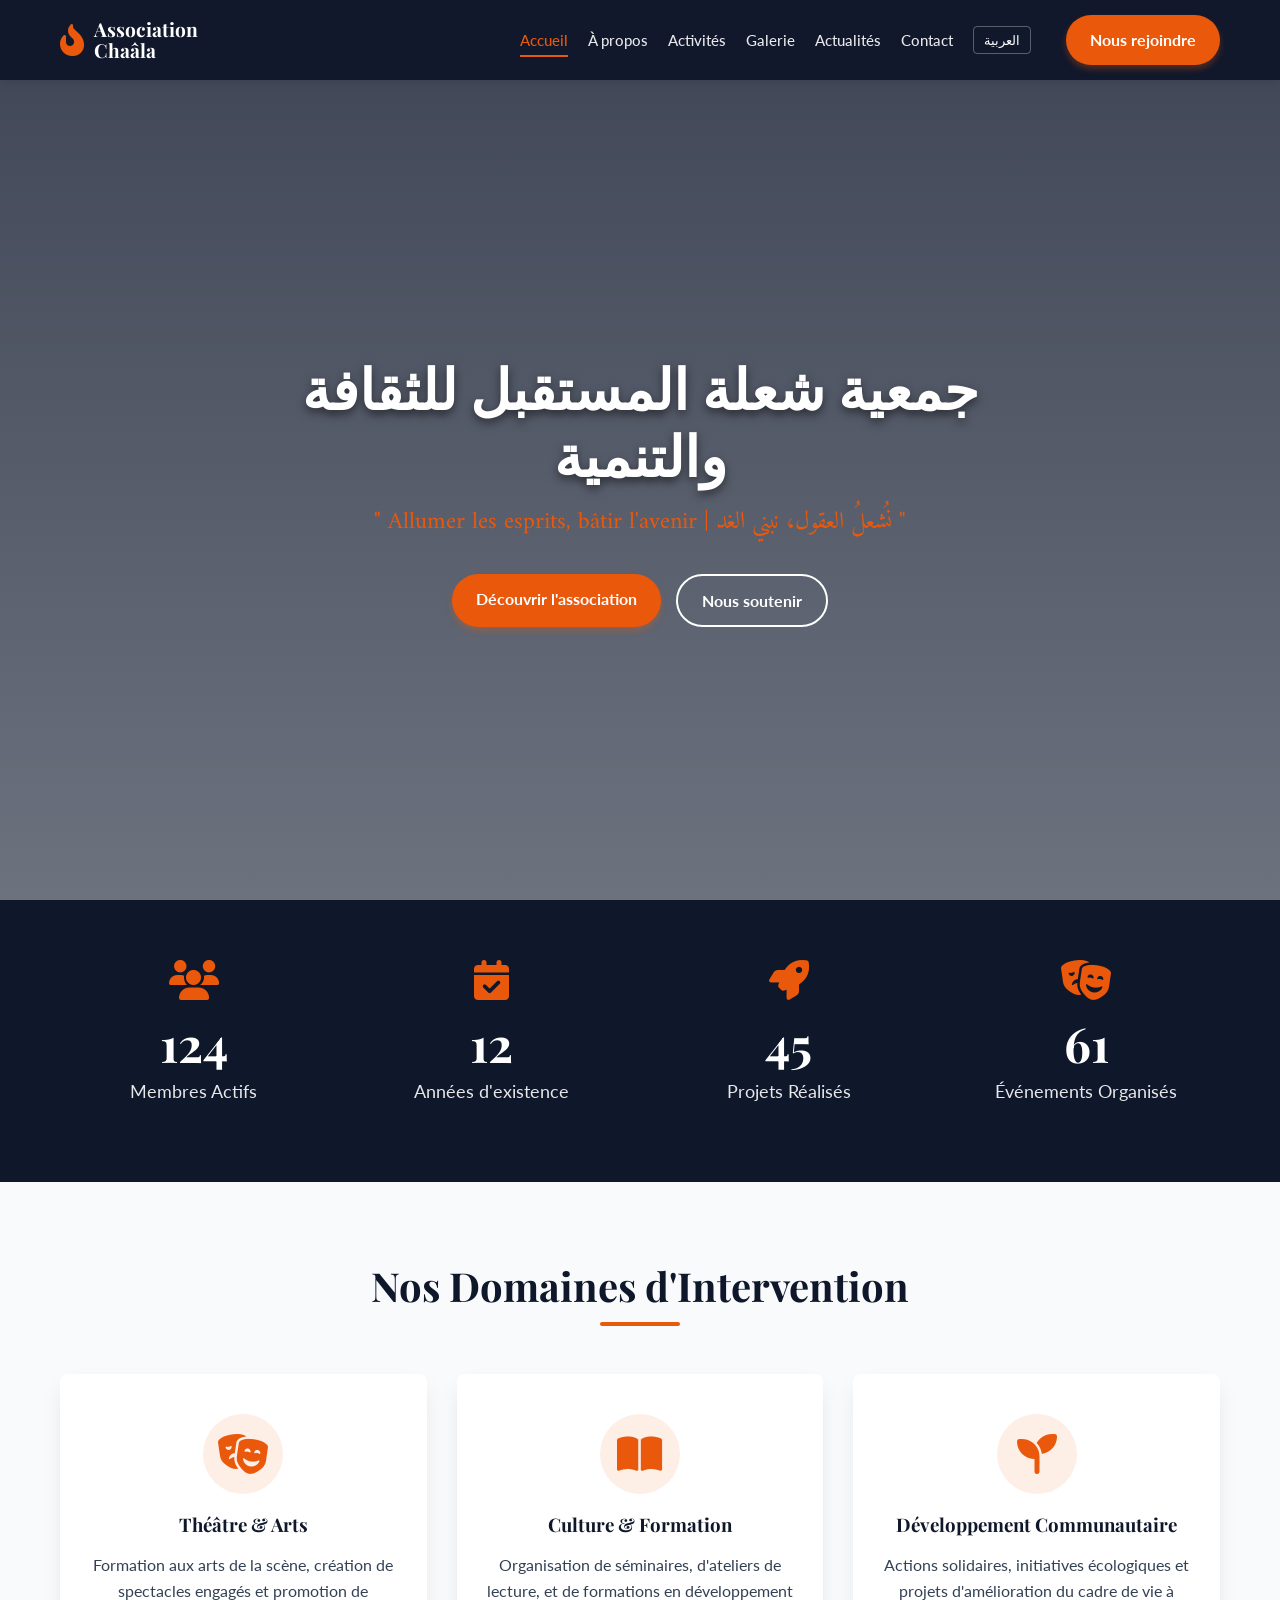
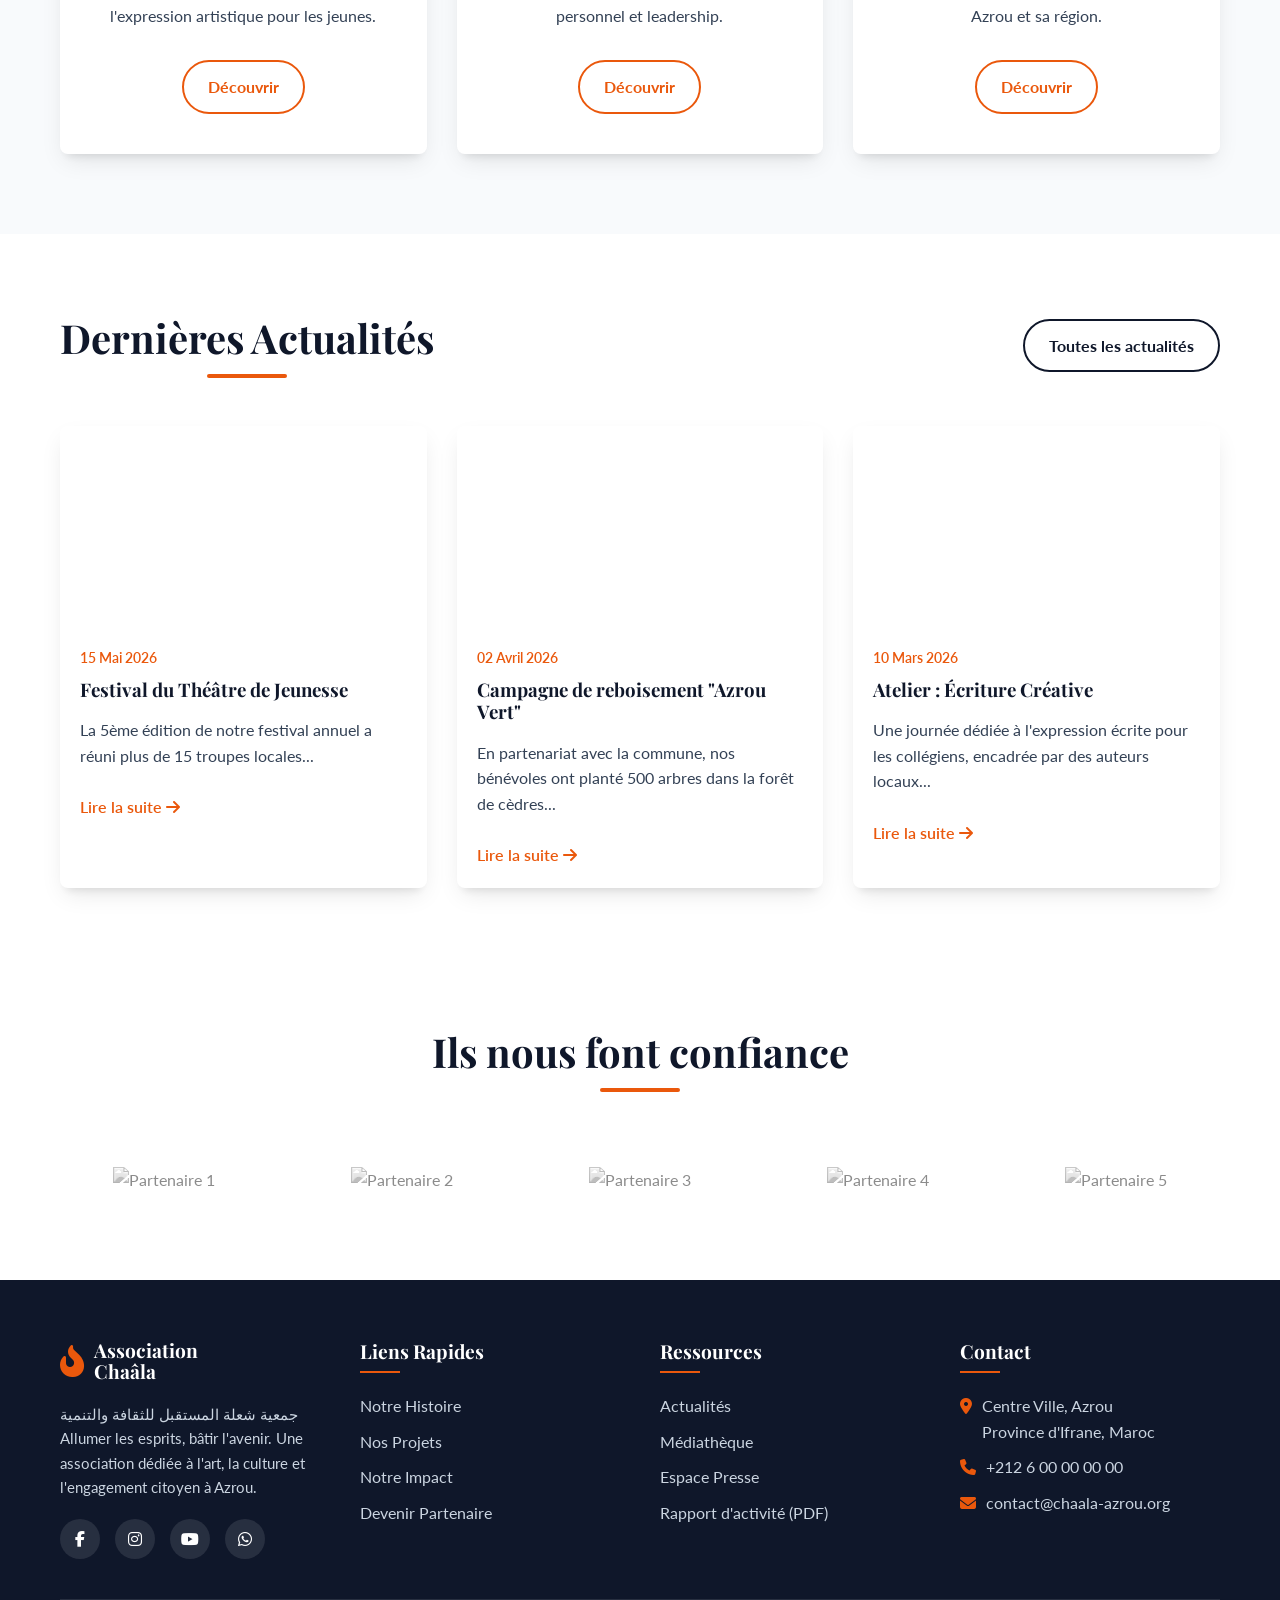
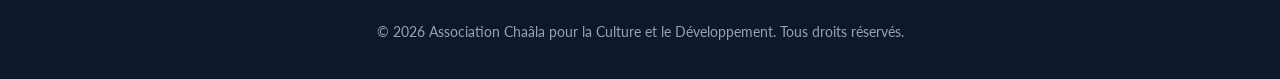
==== index.html @ 46b7f555 "first commit" ====
<!DOCTYPE html>
<html lang="fr" dir="ltr">
<head>
  <meta charset="UTF-8">
  <meta name="viewport" content="width=device-width, initial-scale=1.0">
  <title>Chaâla - الجمعية شعلة المستقبل للثقافة والتنمية</title>
  <meta name="description" content="Association culturelle et de développement basée à Azrou, Maroc. Théâtre, culture, et développement communautaire.">
  
  <!-- Fonts & Icons -->
  <link rel="stylesheet" href="https://cdnjs.cloudflare.com/ajax/libs/font-awesome/6.4.0/css/all.min.css">
  
  <!-- Plugins CSS -->
  <link rel="stylesheet" href="https://unpkg.com/aos@next/dist/aos.css" />
  <link rel="stylesheet" href="https://cdn.jsdelivr.net/npm/swiper@10/swiper-bundle.min.css" />
  
  <!-- Custom CSS -->
  <link rel="stylesheet" href="./css/style.css">
  <style>
    /* Specific Home Styles */
    .hero {
      height: 100vh;
      display: flex;
      align-items: center;
      justify-content: center;
      position: relative;
      background: url('https://images.unsplash.com/photo-1514525253161-7a46d19cd819?q=80&w=1974&auto=format&fit=crop') center/cover no-repeat;
      color: white;
      text-align: center;
      padding-top: 80px;
    }
    .hero::before {
      content: '';
      position: absolute;
      top: 0; left: 0; width: 100%; height: 100%;
      background: linear-gradient(to bottom, rgba(15, 23, 42, 0.8), rgba(15, 23, 42, 0.6));
    }
    .hero-content {
      position: relative;
      z-index: 1;
      max-width: 800px;
    }
    .hero h1 {
      color: white;
      font-size: 3.5rem;
      margin-bottom: 1rem;
      text-shadow: 0 4px 10px rgba(0,0,0,0.5);
    }
    .hero p {
      font-size: 1.5rem;
      margin-bottom: 2rem;
      font-family: var(--font-heading-ar);
      color: var(--color-accent);
    }
    .hero-buttons {
      display: flex;
      gap: 15px;
      justify-content: center;
    }
    
    /* Stats Section */
    .stats-section {
      background-color: var(--color-primary);
      color: white;
      padding: 60px 0;
    }
    .stats-grid {
      display: grid;
      grid-template-columns: repeat(auto-fit, minmax(200px, 1fr));
      gap: 30px;
      text-align: center;
    }
    .stat-card i {
      font-size: 2.5rem;
      color: var(--color-accent);
      margin-bottom: 15px;
    }
    .stat-card h3 {
      color: white;
      font-size: 3rem;
      margin-bottom: 5px;
    }
    .stat-card p {
      font-size: 1.1rem;
      opacity: 0.9;
    }

    /* Pillars */
    .pillars-grid {
      display: grid;
      grid-template-columns: repeat(auto-fit, minmax(300px, 1fr));
      gap: 30px;
    }
    .pillar-card {
      background: white;
      padding: 40px 30px;
      border-radius: var(--border-radius);
      box-shadow: var(--box-shadow);
      text-align: center;
      transition: var(--transition);
      position: relative;
      overflow: hidden;
    }
    .pillar-card::before {
      content: '';
      position: absolute;
      top: 0; left: 0; width: 100%; height: 4px;
      background: var(--color-accent);
      transform: scaleX(0);
      transition: var(--transition);
    }
    .pillar-card:hover {
      transform: translateY(-10px);
    }
    .pillar-card:hover::before {
      transform: scaleX(1);
    }
    .pillar-icon {
      width: 80px; height: 80px;
      background: rgba(234, 88, 12, 0.1);
      color: var(--color-accent);
      border-radius: 50%;
      display: flex; align-items: center; justify-content: center;
      font-size: 2.5rem;
      margin: 0 auto 20px;
    }

    /* News */
    .news-grid {
      display: grid;
      grid-template-columns: repeat(auto-fit, minmax(300px, 1fr));
      gap: 30px;
    }
    .news-card {
      background: white;
      border-radius: var(--border-radius);
      overflow: hidden;
      box-shadow: var(--box-shadow);
    }
    .news-img {
      height: 200px;
      background-size: cover;
      background-position: center;
    }
    .news-content {
      padding: 20px;
    }
    .news-date {
      color: var(--color-accent);
      font-size: 0.9rem;
      font-weight: 600;
      margin-bottom: 10px;
      display: block;
    }

    /* Partners */
    .partners-section {
      background: white;
      padding: 60px 0;
    }
    .partner-logo {
      height: 80px;
      display: flex;
      align-items: center;
      justify-content: center;
      filter: grayscale(100%);
      opacity: 0.6;
      transition: var(--transition);
    }
    .partner-logo:hover {
      filter: grayscale(0%);
      opacity: 1;
    }
    .partner-logo img {
      max-height: 100%;
      max-width: 100%;
    }
  </style>
</head>
<body>

  <!-- Header -->
  <header class="header">
    <div class="container nav-container">
      <div class="logo-container">
        <i class="fa-solid fa-fire-flame-curved logo-icon"></i>
        <div class="logo-text">Association<br>Chaâla</div>
      </div>
      
      <nav class="nav-menu">
        <a href="index.html" class="nav-link active">Accueil</a>
        <a href="about.html" class="nav-link">À propos</a>
        <a href="activities.html" class="nav-link">Activités</a>
        <a href="gallery.html" class="nav-link">Galerie</a>
        <a href="news.html" class="nav-link">Actualités</a>
        <a href="contact.html" class="nav-link">Contact</a>
        <button class="lang-switch">العربية</button>
        <a href="join.html" class="btn btn-primary" style="margin-left: 15px;">Nous rejoindre</a>
      </nav>

      <button class="hamburger">
        <i class="fa-solid fa-bars"></i>
      </button>
    </div>
  </header>

  <!-- Hero Section -->
  <section class="hero">
    <div class="container hero-content" data-aos="fade-up">
      <h1>جمعية شعلة المستقبل للثقافة والتنمية</h1>
      <p>" Allumer les esprits, bâtir l'avenir | نُشعلُ العقول، نبني الغد "</p>
      <div class="hero-buttons">
        <a href="about.html" class="btn btn-primary">Découvrir l'association</a>
        <a href="join.html" class="btn btn-outline">Nous soutenir</a>
      </div>
    </div>
  </section>

  <!-- Stats Section -->
  <section class="stats-section">
    <div class="container stats-grid">
      <div class="stat-card" data-aos="zoom-in" data-aos-delay="100">
        <i class="fa-solid fa-users"></i>
        <h3 class="counter-num" data-target="250">0</h3>
        <p>Membres Actifs</p>
      </div>
      <div class="stat-card" data-aos="zoom-in" data-aos-delay="200">
        <i class="fa-solid fa-calendar-check"></i>
        <h3 class="counter-num" data-target="12">0</h3>
        <p>Années d'existence</p>
      </div>
      <div class="stat-card" data-aos="zoom-in" data-aos-delay="300">
        <i class="fa-solid fa-rocket"></i>
        <h3 class="counter-num" data-target="45">0</h3>
        <p>Projets Réalisés</p>
      </div>
      <div class="stat-card" data-aos="zoom-in" data-aos-delay="400">
        <i class="fa-solid fa-masks-theater"></i>
        <h3 class="counter-num" data-target="80">0</h3>
        <p>Événements Organisés</p>
      </div>
    </div>
  </section>

  <!-- Pillars Section -->
  <section class="section">
    <div class="container">
      <h2 class="section-title" data-aos="fade-up">Nos Domaines d'Intervention</h2>
      <div class="pillars-grid">
        <div class="pillar-card" data-aos="fade-up" data-aos-delay="100">
          <div class="pillar-icon">
            <i class="fa-solid fa-masks-theater"></i>
          </div>
          <h3>Théâtre & Arts</h3>
          <p>Formation aux arts de la scène, création de spectacles engagés et promotion de l'expression artistique pour les jeunes.</p>
          <a href="activities.html#theatre" class="btn btn-outline" style="color: var(--color-accent); border-color: var(--color-accent); margin-top: 15px;">Découvrir</a>
        </div>
        
        <div class="pillar-card" data-aos="fade-up" data-aos-delay="200">
          <div class="pillar-icon">
            <i class="fa-solid fa-book-open"></i>
          </div>
          <h3>Culture & Formation</h3>
          <p>Organisation de séminaires, d'ateliers de lecture, et de formations en développement personnel et leadership.</p>
          <a href="activities.html#culture" class="btn btn-outline" style="color: var(--color-accent); border-color: var(--color-accent); margin-top: 15px;">Découvrir</a>
        </div>
        
        <div class="pillar-card" data-aos="fade-up" data-aos-delay="300">
          <div class="pillar-icon">
            <i class="fa-solid fa-seedling"></i>
          </div>
          <h3>Développement Communautaire</h3>
          <p>Actions solidaires, initiatives écologiques et projets d'amélioration du cadre de vie à Azrou et sa région.</p>
          <a href="activities.html#development" class="btn btn-outline" style="color: var(--color-accent); border-color: var(--color-accent); margin-top: 15px;">Découvrir</a>
        </div>
      </div>
    </div>
  </section>

  <!-- News Section -->
  <section class="section" style="background-color: white;">
    <div class="container">
      <div style="display: flex; justify-content: space-between; align-items: center; margin-bottom: 3rem;">
        <h2 class="section-title" style="margin-bottom: 0;">Dernières Actualités</h2>
        <a href="news.html" class="btn btn-outline" style="color: var(--color-primary); border-color: var(--color-primary);">Toutes les actualités</a>
      </div>
      
      <div class="news-grid">
        <div class="news-card" data-aos="fade-up" data-aos-delay="100">
          <div class="news-img" style="background-image: url('https://images.unsplash.com/photo-1528605248644-14dd04022da1?q=80&w=2070&auto=format&fit=crop');"></div>
          <div class="news-content">
            <span class="news-date">15 Mai 2026</span>
            <h3>Festival du Théâtre de Jeunesse</h3>
            <p>La 5ème édition de notre festival annuel a réuni plus de 15 troupes locales...</p>
            <a href="news.html" style="color: var(--color-accent); font-weight: 600; margin-top: 10px; display: inline-block;">Lire la suite <i class="fa-solid fa-arrow-right"></i></a>
          </div>
        </div>
        
        <div class="news-card" data-aos="fade-up" data-aos-delay="200">
          <div class="news-img" style="background-image: url('https://images.unsplash.com/photo-1488521787991-ed7bbaae773c?q=80&w=2070&auto=format&fit=crop');"></div>
          <div class="news-content">
            <span class="news-date">02 Avril 2026</span>
            <h3>Campagne de reboisement "Azrou Vert"</h3>
            <p>En partenariat avec la commune, nos bénévoles ont planté 500 arbres dans la forêt de cèdres...</p>
            <a href="news.html" style="color: var(--color-accent); font-weight: 600; margin-top: 10px; display: inline-block;">Lire la suite <i class="fa-solid fa-arrow-right"></i></a>
          </div>
        </div>
        
        <div class="news-card" data-aos="fade-up" data-aos-delay="300">
          <div class="news-img" style="background-image: url('https://images.unsplash.com/photo-1577896851231-70ef18881754?q=80&w=2070&auto=format&fit=crop');"></div>
          <div class="news-content">
            <span class="news-date">10 Mars 2026</span>
            <h3>Atelier : Écriture Créative</h3>
            <p>Une journée dédiée à l'expression écrite pour les collégiens, encadrée par des auteurs locaux...</p>
            <a href="news.html" style="color: var(--color-accent); font-weight: 600; margin-top: 10px; display: inline-block;">Lire la suite <i class="fa-solid fa-arrow-right"></i></a>
          </div>
        </div>
      </div>
    </div>
  </section>

  <!-- Partners Carousel -->
  <section class="partners-section">
    <div class="container">
      <h2 class="section-title" data-aos="fade-up">Ils nous font confiance</h2>
      <div class="swiper partners-swiper" data-aos="fade-up" data-aos-delay="100">
        <div class="swiper-wrapper">
          <div class="swiper-slide partner-logo">
            <img src="https://via.placeholder.com/200x80/f4f4f9/0f172a?text=Ministère+Culture" alt="Partenaire 1">
          </div>
          <div class="swiper-slide partner-logo">
            <img src="https://via.placeholder.com/200x80/f4f4f9/0f172a?text=Province+Ifrane" alt="Partenaire 2">
          </div>
          <div class="swiper-slide partner-logo">
            <img src="https://via.placeholder.com/200x80/f4f4f9/0f172a?text=Commune+Azrou" alt="Partenaire 3">
          </div>
          <div class="swiper-slide partner-logo">
            <img src="https://via.placeholder.com/200x80/f4f4f9/0f172a?text=Fondation+Z" alt="Partenaire 4">
          </div>
          <div class="swiper-slide partner-logo">
            <img src="https://via.placeholder.com/200x80/f4f4f9/0f172a?text=Sponsor+Privé" alt="Partenaire 5">
          </div>
        </div>
      </div>
    </div>
  </section>

  <!-- Footer -->
  <footer class="footer">
    <div class="container">
      <div class="footer-grid">
        <div class="footer-col">
          <div class="logo-container" style="margin-bottom: 20px;">
            <i class="fa-solid fa-fire-flame-curved logo-icon"></i>
            <div class="logo-text">Association<br>Chaâla</div>
          </div>
          <p style="color: #cbd5e1; font-size: 0.95rem;">
            جمعية شعلة المستقبل للثقافة والتنمية<br>
            Allumer les esprits, bâtir l'avenir. Une association dédiée à l'art, la culture et l'engagement citoyen à Azrou.
          </p>
          <div class="social-icons">
            <a href="#" class="social-icon"><i class="fa-brands fa-facebook-f"></i></a>
            <a href="#" class="social-icon"><i class="fa-brands fa-instagram"></i></a>
            <a href="#" class="social-icon"><i class="fa-brands fa-youtube"></i></a>
            <a href="#" class="social-icon"><i class="fa-brands fa-whatsapp"></i></a>
          </div>
        </div>
        
        <div class="footer-col">
          <h3>Liens Rapides</h3>
          <ul class="footer-links">
            <li><a href="about.html">Notre Histoire</a></li>
            <li><a href="activities.html">Nos Projets</a></li>
            <li><a href="impact.html">Notre Impact</a></li>
            <li><a href="partners.html">Devenir Partenaire</a></li>
          </ul>
        </div>
        
        <div class="footer-col">
          <h3>Ressources</h3>
          <ul class="footer-links">
            <li><a href="news.html">Actualités</a></li>
            <li><a href="gallery.html">Médiathèque</a></li>
            <li><a href="press.html">Espace Presse</a></li>
            <li><a href="#">Rapport d'activité (PDF)</a></li>
          </ul>
        </div>
        
        <div class="footer-col">
          <h3>Contact</h3>
          <ul class="footer-links">
            <li style="color: #cbd5e1; display: flex; gap: 10px; align-items: start;">
              <i class="fa-solid fa-location-dot" style="margin-top: 5px; color: var(--color-accent);"></i>
              Centre Ville, Azrou<br>Province d'Ifrane, Maroc
            </li>
            <li style="color: #cbd5e1; display: flex; gap: 10px; align-items: center;">
              <i class="fa-solid fa-phone" style="color: var(--color-accent);"></i>
              +212 6 00 00 00 00
            </li>
            <li style="color: #cbd5e1; display: flex; gap: 10px; align-items: center;">
              <i class="fa-solid fa-envelope" style="color: var(--color-accent);"></i>
              contact@chaala-azrou.org
            </li>
          </ul>
        </div>
      </div>
      
      <div class="footer-bottom">
        <p>&copy; 2026 Association Chaâla pour la Culture et le Développement. Tous droits réservés.</p>
      </div>
    </div>
  </footer>

  <!-- Scripts -->
  <script src="https://unpkg.com/aos@next/dist/aos.js"></script>
  <script src="https://cdn.jsdelivr.net/npm/swiper@10/swiper-bundle.min.js"></script>
  <script src="./js/main.js"></script>
  <script>
    // Initialize Partners Carousel
    document.addEventListener('DOMContentLoaded', () => {
      new Swiper('.partners-swiper', {
        slidesPerView: 2,
        spaceBetween: 30,
        autoplay: {
          delay: 2500,
          disableOnInteraction: false,
        },
        loop: true,
        breakpoints: {
          640: { slidesPerView: 3 },
          768: { slidesPerView: 4 },
          1024: { slidesPerView: 5 },
        }
      });
    });
  </script>
</body>
</html>
---- css/style.css ----
@import url('https://fonts.googleapis.com/css2?family=Amiri:wght@400;700&family=Lato:wght@300;400;700&family=Noto+Kufi+Arabic:wght@300;400;600;700&family=Playfair+Display:ital,wght@0,400;0,600;0,700;1,400&display=swap');

:root {
  /* Colors */
  --color-primary: #0f172a; /* Night Blue */
  --color-primary-light: #1e293b;
  --color-accent: #ea580c; /* Flame Orange */
  --color-accent-hover: #c2410c;
  --color-text: #334155;
  --color-text-light: #64748b;
  --color-bg: #f8fafc;
  --color-white: #ffffff;
  
  /* Fonts */
  --font-heading-fr: 'Playfair Display', serif;
  --font-body-fr: 'Lato', sans-serif;
  --font-heading-ar: 'Amiri', serif;
  --font-body-ar: 'Noto Kufi Arabic', sans-serif;
  
  /* Utilities */
  --transition: all 0.3s cubic-bezier(0.4, 0, 0.2, 1);
  --border-radius: 8px;
  --box-shadow: 0 10px 25px -5px rgba(0, 0, 0, 0.1), 0 8px 10px -6px rgba(0, 0, 0, 0.1);
}

/* Base Styles */
* {
  margin: 0;
  padding: 0;
  box-sizing: border-box;
}

html {
  scroll-behavior: smooth;
  font-size: 16px;
}

body {
  font-family: var(--font-body-fr);
  color: var(--color-text);
  background-color: var(--color-bg);
  line-height: 1.6;
  overflow-x: hidden;
}

/* Typography */
h1, h2, h3, h4, h5, h6 {
  font-family: var(--font-heading-fr);
  color: var(--color-primary);
  line-height: 1.2;
  margin-bottom: 1rem;
}

p {
  margin-bottom: 1rem;
}

a {
  text-decoration: none;
  color: inherit;
  transition: var(--transition);
}

ul {
  list-style: none;
}

/* Arabic Support */
[dir="rtl"] {
  font-family: var(--font-body-ar);
}

[dir="rtl"] h1, [dir="rtl"] h2, [dir="rtl"] h3, [dir="rtl"] h4, [dir="rtl"] h5, [dir="rtl"] h6 {
  font-family: var(--font-heading-ar);
}

/* Layout Utilities */
.container {
  width: 100%;
  max-width: 1200px;
  margin: 0 auto;
  padding: 0 20px;
}

.section {
  padding: 80px 0;
}

.section-title {
  text-align: center;
  margin-bottom: 3rem;
  font-size: 2.5rem;
  position: relative;
  padding-bottom: 1rem;
}

.section-title::after {
  content: '';
  position: absolute;
  bottom: 0;
  left: 50%;
  transform: translateX(-50%);
  width: 80px;
  height: 4px;
  background-color: var(--color-accent);
  border-radius: 2px;
}

[dir="rtl"] .section-title::after {
  right: 50%;
  left: auto;
  transform: translateX(50%);
}

/* Buttons */
.btn {
  display: inline-block;
  padding: 12px 24px;
  border-radius: 30px;
  font-weight: 700;
  cursor: pointer;
  border: none;
  transition: var(--transition);
  text-align: center;
  font-family: inherit;
}

.btn-primary {
  background-color: var(--color-accent);
  color: var(--color-white);
  box-shadow: 0 4px 6px rgba(234, 88, 12, 0.3);
}

.btn-primary:hover {
  background-color: var(--color-accent-hover);
  transform: translateY(-2px);
  box-shadow: 0 6px 12px rgba(234, 88, 12, 0.4);
}

.btn-outline {
  background-color: transparent;
  color: var(--color-white);
  border: 2px solid var(--color-white);
}

.btn-outline:hover {
  background-color: var(--color-white);
  color: var(--color-primary);
}

/* Header & Navbar */
.header {
  position: fixed;
  top: 0;
  left: 0;
  width: 100%;
  z-index: 1000;
  background-color: rgba(15, 23, 42, 0.95);
  backdrop-filter: blur(10px);
  transition: var(--transition);
  padding: 15px 0;
  box-shadow: 0 2px 10px rgba(0, 0, 0, 0.1);
}

.header.scrolled {
  padding: 10px 0;
}

.nav-container {
  display: flex;
  justify-content: space-between;
  align-items: center;
}

.logo-container {
  display: flex;
  align-items: center;
  gap: 10px;
  color: var(--color-white);
}

.logo-icon {
  font-size: 2rem;
  color: var(--color-accent);
}

.logo-text {
  font-family: var(--font-heading-fr);
  font-size: 1.2rem;
  font-weight: 700;
  line-height: 1.1;
}

[dir="rtl"] .logo-text {
  font-family: var(--font-heading-ar);
}

.nav-menu {
  display: flex;
  align-items: center;
  gap: 20px;
}

.nav-link {
  color: var(--color-white);
  font-weight: 500;
  font-size: 0.95rem;
  position: relative;
  opacity: 0.9;
}

.nav-link:hover, .nav-link.active {
  color: var(--color-accent);
  opacity: 1;
}

.nav-link::after {
  content: '';
  position: absolute;
  bottom: -5px;
  left: 0;
  width: 0;
  height: 2px;
  background-color: var(--color-accent);
  transition: var(--transition);
}

.nav-link:hover::after, .nav-link.active::after {
  width: 100%;
}

[dir="rtl"] .nav-link::after {
  right: 0;
  left: auto;
}

.lang-switch {
  cursor: pointer;
  background: none;
  border: 1px solid rgba(255, 255, 255, 0.3);
  color: var(--color-white);
  padding: 5px 10px;
  border-radius: 4px;
  font-family: inherit;
  transition: var(--transition);
}

.lang-switch:hover {
  background-color: rgba(255, 255, 255, 0.1);
  border-color: var(--color-white);
}

.hamburger {
  display: none;
  cursor: pointer;
  background: none;
  border: none;
  color: var(--color-white);
  font-size: 1.5rem;
}

/* Footer */
.footer {
  background-color: var(--color-primary);
  color: var(--color-white);
  padding: 60px 0 20px;
}

.footer-grid {
  display: grid;
  grid-template-columns: repeat(auto-fit, minmax(250px, 1fr));
  gap: 40px;
  margin-bottom: 40px;
}

.footer-col h3 {
  color: var(--color-white);
  font-size: 1.2rem;
  margin-bottom: 20px;
  position: relative;
  padding-bottom: 10px;
}

.footer-col h3::after {
  content: '';
  position: absolute;
  bottom: 0;
  left: 0;
  width: 40px;
  height: 2px;
  background-color: var(--color-accent);
}

[dir="rtl"] .footer-col h3::after {
  right: 0;
  left: auto;
}

.footer-links li {
  margin-bottom: 10px;
}

.footer-links a {
  color: #cbd5e1;
  transition: var(--transition);
}

.footer-links a:hover {
  color: var(--color-accent);
  padding-left: 5px;
}

[dir="rtl"] .footer-links a:hover {
  padding-left: 0;
  padding-right: 5px;
}

.social-icons {
  display: flex;
  gap: 15px;
  margin-top: 20px;
}

.social-icon {
  display: flex;
  align-items: center;
  justify-content: center;
  width: 40px;
  height: 40px;
  background-color: rgba(255, 255, 255, 0.1);
  border-radius: 50%;
  color: var(--color-white);
  transition: var(--transition);
}

.social-icon:hover {
  background-color: var(--color-accent);
  transform: translateY(-3px);
}

.footer-bottom {
  text-align: center;
  padding-top: 20px;
  border-top: 1px solid rgba(255, 255, 255, 0.1);
  color: #94a3b8;
  font-size: 0.9rem;
}

/* Responsive */
@media (max-width: 992px) {
  .nav-menu {
    position: fixed;
    top: 0;
    left: -100%;
    width: 80%;
    height: 100vh;
    background-color: var(--color-primary);
    flex-direction: column;
    justify-content: center;
    transition: var(--transition);
    box-shadow: 5px 0 15px rgba(0, 0, 0, 0.2);
  }
  
  [dir="rtl"] .nav-menu {
    left: auto;
    right: -100%;
    box-shadow: -5px 0 15px rgba(0, 0, 0, 0.2);
  }

  .nav-menu.active {
    left: 0;
  }
  
  [dir="rtl"] .nav-menu.active {
    right: 0;
  }

  .hamburger {
    display: block;
    z-index: 1001;
  }
}
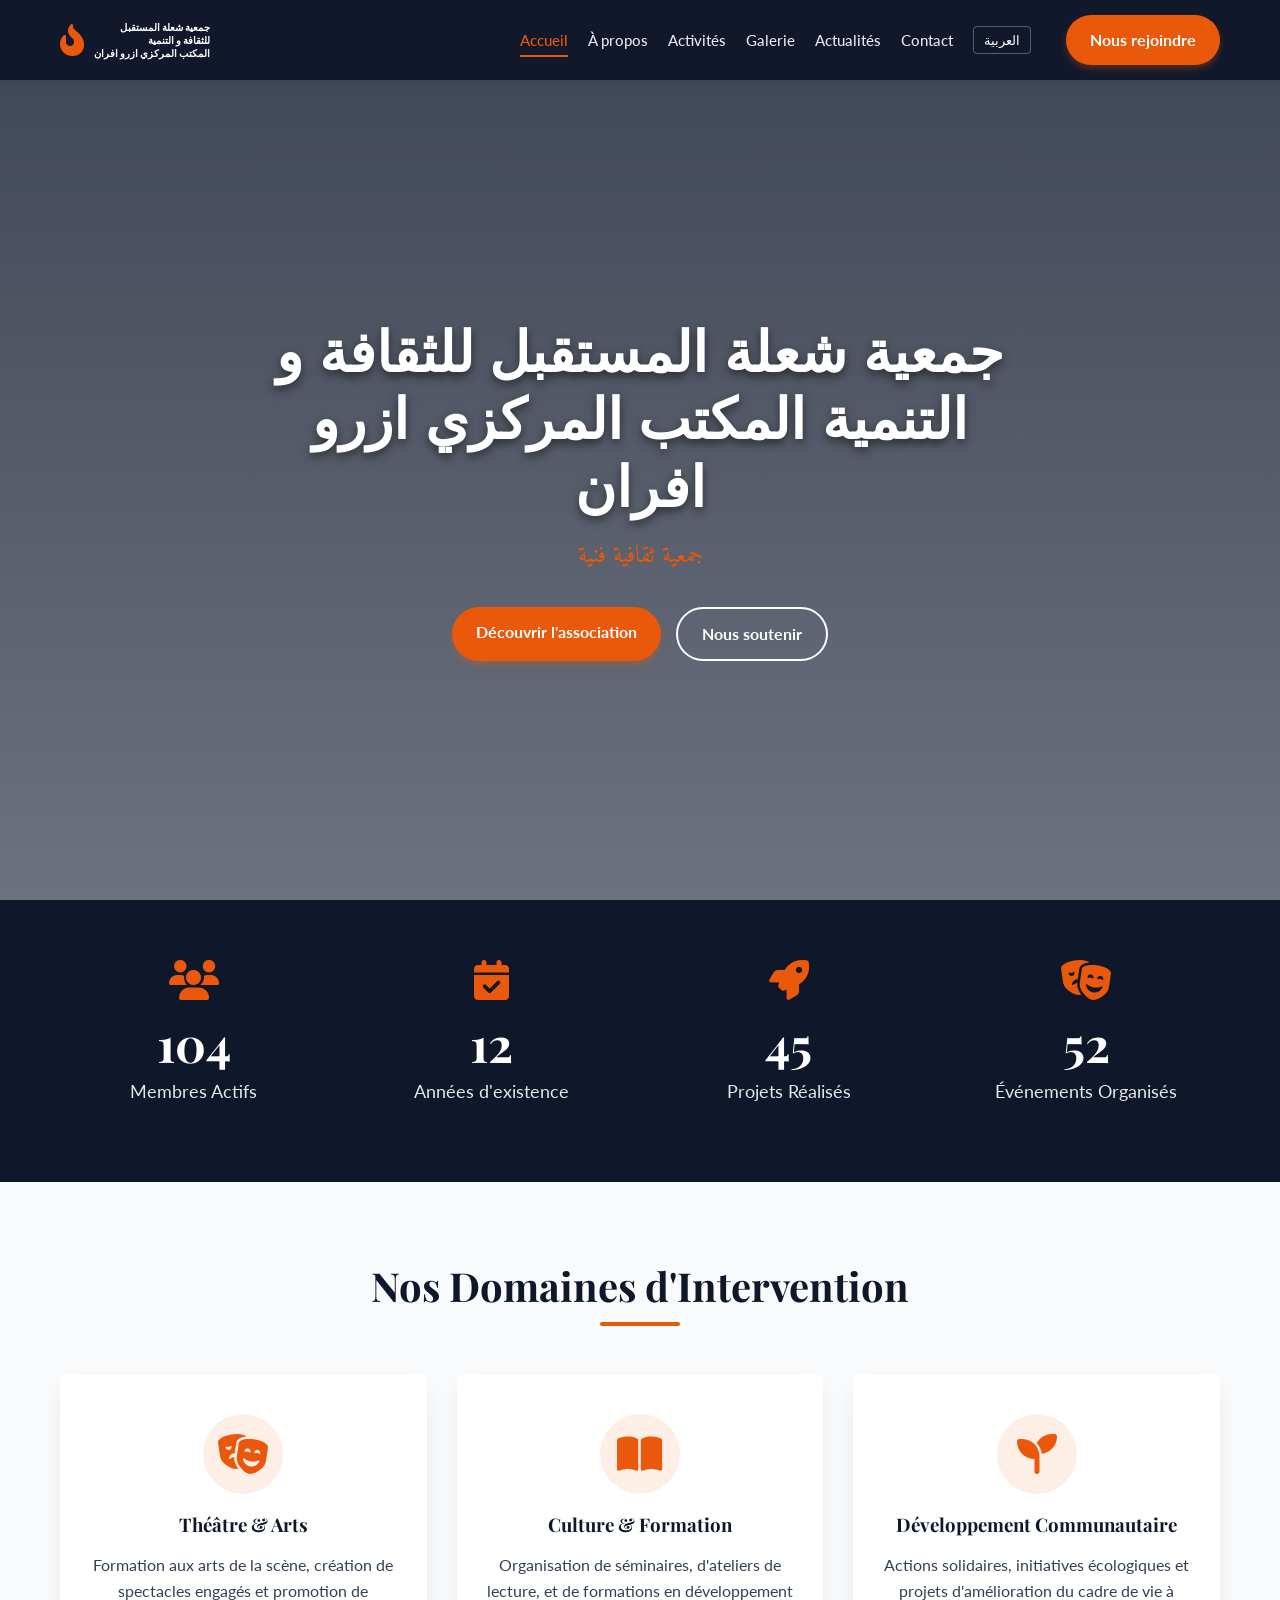
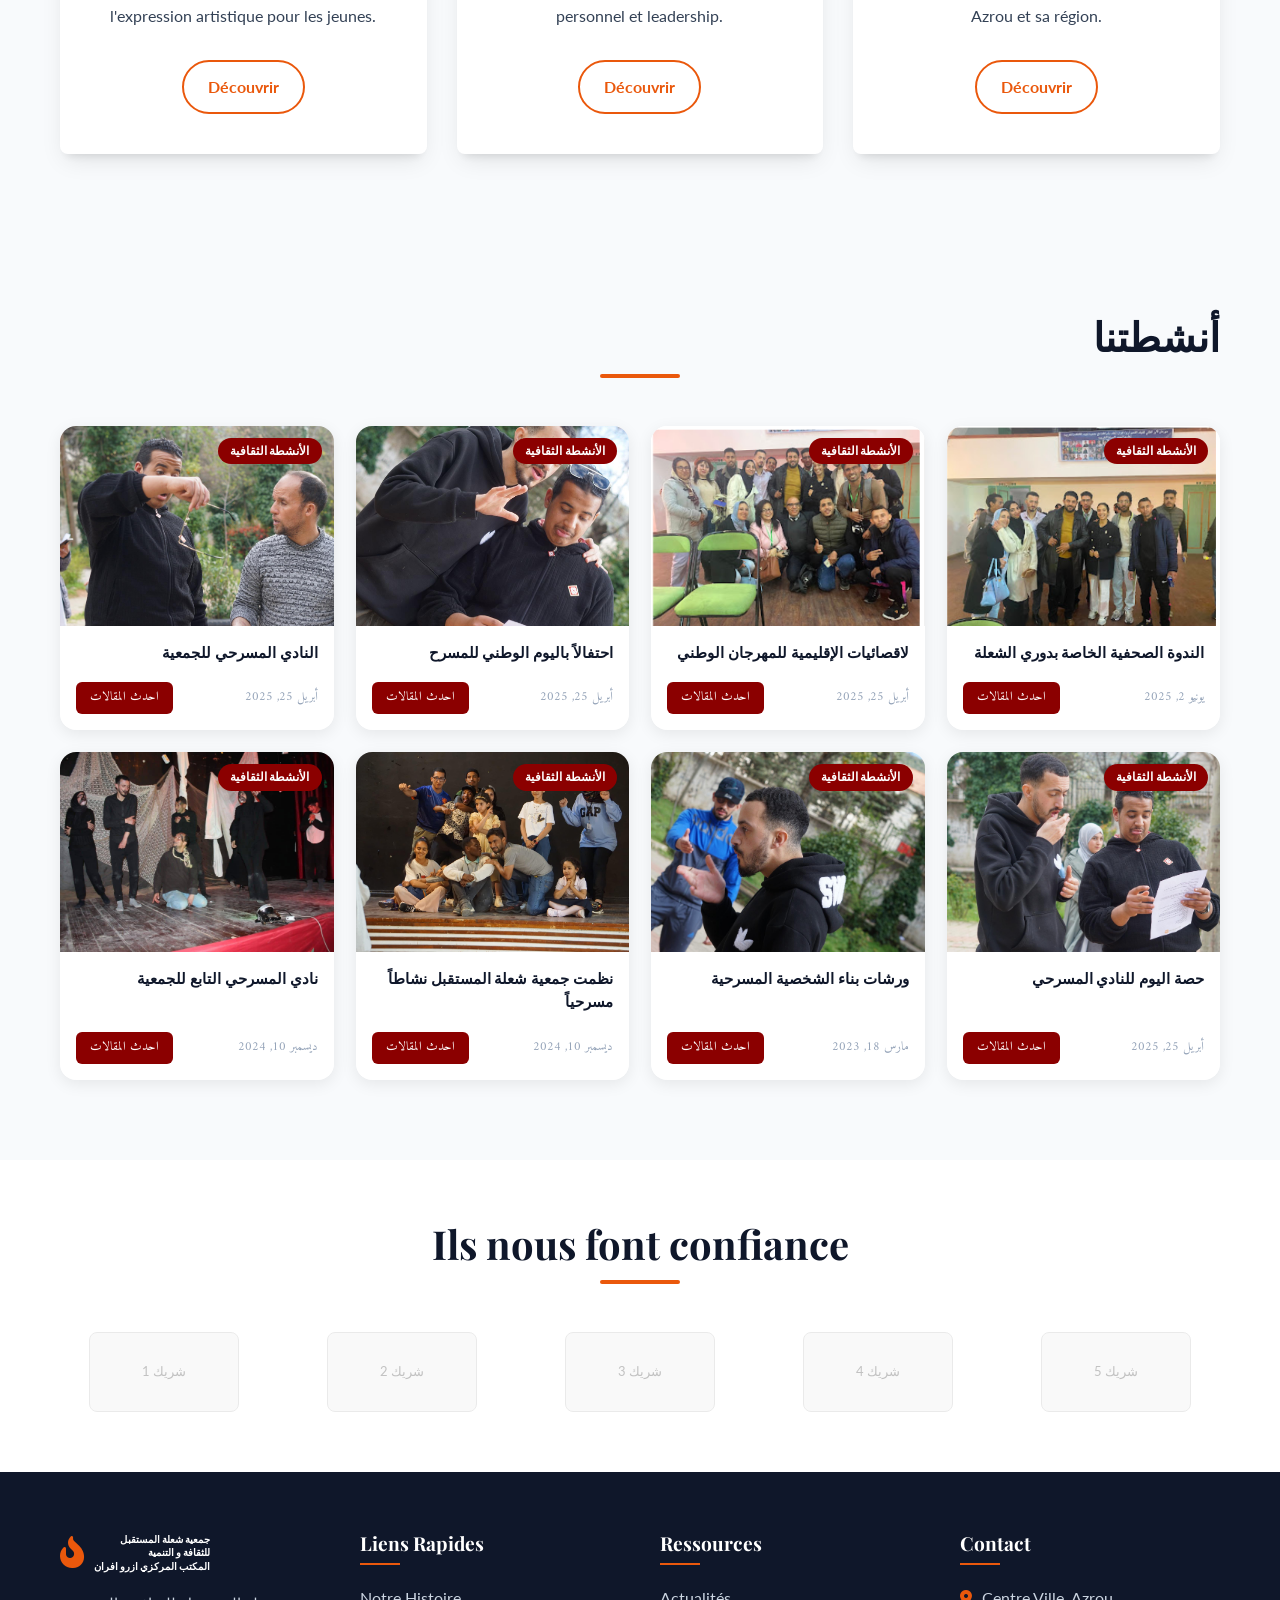
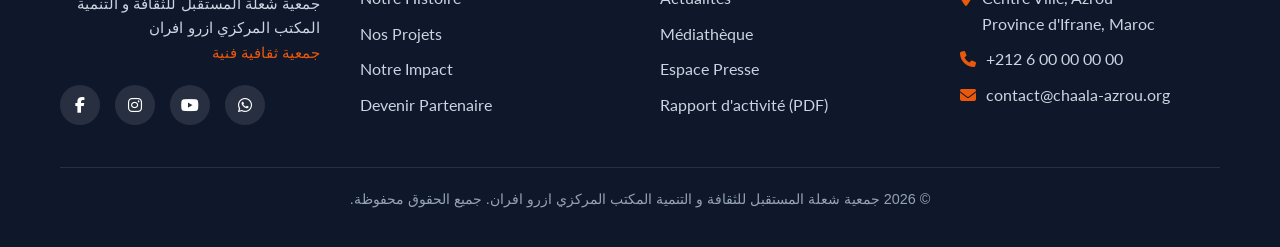
==== commit 33a32dae: "Site complet - photos, galerie, actualités, membres" ====
--- a/index.html
+++ b/index.html
@@ -3,7 +3,7 @@
 <head>
   <meta charset="UTF-8">
   <meta name="viewport" content="width=device-width, initial-scale=1.0">
-  <title>Chaâla - الجمعية شعلة المستقبل للثقافة والتنمية</title>
+  <title>جمعية شعلة المستقبل للثقافة و التنمية المكتب المركزي ازرو افران</title>
   <meta name="description" content="Association culturelle et de développement basée à Azrou, Maroc. Théâtre, culture, et développement communautaire.">
   
   <!-- Fonts & Icons -->
@@ -183,7 +183,7 @@
     <div class="container nav-container">
       <div class="logo-container">
         <i class="fa-solid fa-fire-flame-curved logo-icon"></i>
-        <div class="logo-text">Association<br>Chaâla</div>
+        <div class="logo-text" dir="rtl" style="font-size:0.62rem;line-height:1.35;">جمعية شعلة المستقبل<br>للثقافة و التنمية<br>المكتب المركزي ازرو افران</div>
       </div>
       
       <nav class="nav-menu">
@@ -206,8 +206,8 @@
   <!-- Hero Section -->
   <section class="hero">
     <div class="container hero-content" data-aos="fade-up">
-      <h1>جمعية شعلة المستقبل للثقافة والتنمية</h1>
-      <p>" Allumer les esprits, bâtir l'avenir | نُشعلُ العقول، نبني الغد "</p>
+      <h1 dir="rtl">جمعية شعلة المستقبل للثقافة و التنمية المكتب المركزي ازرو افران</h1>
+      <p dir="rtl">جمعية ثقافية فنية</p>
       <div class="hero-buttons">
         <a href="about.html" class="btn btn-primary">Découvrir l'association</a>
         <a href="join.html" class="btn btn-outline">Nous soutenir</a>
@@ -276,44 +276,230 @@
     </div>
   </section>
 
-  <!-- News Section -->
-  <section class="section" style="background-color: white;">
+  <!-- Activities Section — أنشطتنا -->
+  <style>
+    .activities-section-home { background-color: #f8fafc; }
+    .activities-grid-home {
+      display: grid;
+      grid-template-columns: repeat(4, 1fr);
+      gap: 22px;
+    }
+    @media (max-width: 1024px) {
+      .activities-grid-home { grid-template-columns: repeat(2, 1fr); }
+    }
+    @media (max-width: 560px) {
+      .activities-grid-home { grid-template-columns: 1fr; }
+    }
+    .act-card {
+      background: white;
+      border-radius: 16px;
+      box-shadow: 0 4px 16px rgba(0,0,0,0.08);
+      overflow: hidden;
+      transition: transform 0.3s ease, box-shadow 0.3s ease;
+      display: flex;
+      flex-direction: column;
+    }
+    .act-card:hover {
+      transform: translateY(-4px);
+      box-shadow: 0 12px 30px rgba(0,0,0,0.14);
+    }
+    .act-card-img-wrap {
+      position: relative;
+      height: 200px;
+      overflow: hidden;
+    }
+    .act-card-img-wrap img {
+      width: 100%; height: 100%;
+      object-fit: cover;
+      transition: transform 0.4s ease;
+    }
+    .act-card:hover .act-card-img-wrap img { transform: scale(1.05); }
+    .act-badge {
+      position: absolute;
+      top: 12px; right: 12px;
+      background: #8B0000;
+      color: white;
+      font-size: 0.72rem;
+      font-weight: 700;
+      padding: 4px 12px;
+      border-radius: 20px;
+      font-family: var(--font-heading-ar);
+      white-space: nowrap;
+      z-index: 2;
+    }
+    .act-card-body {
+      padding: 16px;
+      flex: 1;
+      display: flex;
+      flex-direction: column;
+      gap: 10px;
+    }
+    .act-card-title {
+      font-family: var(--font-heading-ar);
+      font-size: 0.95rem;
+      font-weight: 700;
+      color: var(--color-primary);
+      line-height: 1.5;
+      text-align: right;
+      direction: rtl;
+      margin: 0;
+    }
+    .act-card-footer {
+      display: flex;
+      justify-content: space-between;
+      align-items: center;
+      margin-top: auto;
+      padding-top: 8px;
+    }
+    .act-btn {
+      background: #8B0000;
+      color: white;
+      border: none;
+      padding: 6px 14px;
+      border-radius: 6px;
+      font-size: 0.78rem;
+      font-family: var(--font-heading-ar);
+      cursor: pointer;
+      text-decoration: none;
+      transition: background 0.2s ease;
+      white-space: nowrap;
+      display: inline-block;
+    }
+    .act-btn:hover { background: #a00000; }
+    .act-date {
+      font-size: 0.78rem;
+      color: #94a3b8;
+      font-family: var(--font-heading-ar);
+      direction: rtl;
+      text-align: right;
+    }
+  </style>
+
+  <section class="section activities-section-home">
     <div class="container">
-      <div style="display: flex; justify-content: space-between; align-items: center; margin-bottom: 3rem;">
-        <h2 class="section-title" style="margin-bottom: 0;">Dernières Actualités</h2>
-        <a href="news.html" class="btn btn-outline" style="color: var(--color-primary); border-color: var(--color-primary);">Toutes les actualités</a>
-      </div>
-      
-      <div class="news-grid">
-        <div class="news-card" data-aos="fade-up" data-aos-delay="100">
-          <div class="news-img" style="background-image: url('https://images.unsplash.com/photo-1528605248644-14dd04022da1?q=80&w=2070&auto=format&fit=crop');"></div>
-          <div class="news-content">
-            <span class="news-date">15 Mai 2026</span>
-            <h3>Festival du Théâtre de Jeunesse</h3>
-            <p>La 5ème édition de notre festival annuel a réuni plus de 15 troupes locales...</p>
-            <a href="news.html" style="color: var(--color-accent); font-weight: 600; margin-top: 10px; display: inline-block;">Lire la suite <i class="fa-solid fa-arrow-right"></i></a>
-          </div>
-        </div>
-        
-        <div class="news-card" data-aos="fade-up" data-aos-delay="200">
-          <div class="news-img" style="background-image: url('https://images.unsplash.com/photo-1488521787991-ed7bbaae773c?q=80&w=2070&auto=format&fit=crop');"></div>
-          <div class="news-content">
-            <span class="news-date">02 Avril 2026</span>
-            <h3>Campagne de reboisement "Azrou Vert"</h3>
-            <p>En partenariat avec la commune, nos bénévoles ont planté 500 arbres dans la forêt de cèdres...</p>
-            <a href="news.html" style="color: var(--color-accent); font-weight: 600; margin-top: 10px; display: inline-block;">Lire la suite <i class="fa-solid fa-arrow-right"></i></a>
-          </div>
-        </div>
-        
-        <div class="news-card" data-aos="fade-up" data-aos-delay="300">
-          <div class="news-img" style="background-image: url('https://images.unsplash.com/photo-1577896851231-70ef18881754?q=80&w=2070&auto=format&fit=crop');"></div>
-          <div class="news-content">
-            <span class="news-date">10 Mars 2026</span>
-            <h3>Atelier : Écriture Créative</h3>
-            <p>Une journée dédiée à l'expression écrite pour les collégiens, encadrée par des auteurs locaux...</p>
-            <a href="news.html" style="color: var(--color-accent); font-weight: 600; margin-top: 10px; display: inline-block;">Lire la suite <i class="fa-solid fa-arrow-right"></i></a>
-          </div>
-        </div>
+      <h2 class="section-title" data-aos="fade-up" dir="rtl" style="text-align:right;">أنشطتنا</h2>
+      <div class="activities-grid-home">
+
+        <!-- Card 1 -->
+        <div class="act-card" data-aos="fade-up" data-aos-delay="100">
+          <div class="act-card-img-wrap">
+            <img src="images/gallery/theatre1.jpg" alt="النادي المسرحي للجمعية">
+            <span class="act-badge">الأنشطة الثقافية</span>
+          </div>
+          <div class="act-card-body">
+            <h3 class="act-card-title" dir="rtl">النادي المسرحي للجمعية</h3>
+            <div class="act-card-footer">
+              <a href="activities.html" class="act-btn">احدث المقالات</a>
+              <span class="act-date" dir="rtl">أبريل 25, 2025</span>
+            </div>
+          </div>
+        </div>
+
+        <!-- Card 2 -->
+        <div class="act-card" data-aos="fade-up" data-aos-delay="150">
+          <div class="act-card-img-wrap">
+            <img src="images/gallery/theatre2.jpg" alt="احتفالاً باليوم الوطني للمسرح">
+            <span class="act-badge">الأنشطة الثقافية</span>
+          </div>
+          <div class="act-card-body">
+            <h3 class="act-card-title" dir="rtl">احتفالاً باليوم الوطني للمسرح</h3>
+            <div class="act-card-footer">
+              <a href="activities.html" class="act-btn">احدث المقالات</a>
+              <span class="act-date" dir="rtl">أبريل 25, 2025</span>
+            </div>
+          </div>
+        </div>
+
+        <!-- Card 3 -->
+        <div class="act-card" data-aos="fade-up" data-aos-delay="200">
+          <div class="act-card-img-wrap">
+            <img src="images/festival/photo1.png" alt="لاقصائيات الإقليمية للمهرجان الوطني">
+            <span class="act-badge">الأنشطة الثقافية</span>
+          </div>
+          <div class="act-card-body">
+            <h3 class="act-card-title" dir="rtl">لاقصائيات الإقليمية للمهرجان الوطني</h3>
+            <div class="act-card-footer">
+              <a href="activities.html" class="act-btn">احدث المقالات</a>
+              <span class="act-date" dir="rtl">أبريل 25, 2025</span>
+            </div>
+          </div>
+        </div>
+
+        <!-- Card 4 -->
+        <div class="act-card" data-aos="fade-up" data-aos-delay="250">
+          <div class="act-card-img-wrap">
+            <img src="images/festival/photo2.png" alt="الندوة الصحفية الخاصة بدوري الشعلة">
+            <span class="act-badge">الأنشطة الثقافية</span>
+          </div>
+          <div class="act-card-body">
+            <h3 class="act-card-title" dir="rtl">الندوة الصحفية الخاصة بدوري الشعلة</h3>
+            <div class="act-card-footer">
+              <a href="activities.html" class="act-btn">احدث المقالات</a>
+              <span class="act-date" dir="rtl">يونيو 2, 2025</span>
+            </div>
+          </div>
+        </div>
+
+        <!-- Card 5 -->
+        <div class="act-card" data-aos="fade-up" data-aos-delay="100">
+          <div class="act-card-img-wrap">
+            <img src="images/gallery/theatre3.jpg" alt="نادي المسرحي التابع للجمعية">
+            <span class="act-badge">الأنشطة الثقافية</span>
+          </div>
+          <div class="act-card-body">
+            <h3 class="act-card-title" dir="rtl">نادي المسرحي التابع للجمعية</h3>
+            <div class="act-card-footer">
+              <a href="activities.html" class="act-btn">احدث المقالات</a>
+              <span class="act-date" dir="rtl">ديسمبر 10, 2024</span>
+            </div>
+          </div>
+        </div>
+
+        <!-- Card 6 -->
+        <div class="act-card" data-aos="fade-up" data-aos-delay="150">
+          <div class="act-card-img-wrap">
+            <img src="images/gallery/theatre4.jpg" alt="نظمت جمعية شعلة المستقبل نشاطاً مسرحياً">
+            <span class="act-badge">الأنشطة الثقافية</span>
+          </div>
+          <div class="act-card-body">
+            <h3 class="act-card-title" dir="rtl">نظمت جمعية شعلة المستقبل نشاطاً مسرحياً</h3>
+            <div class="act-card-footer">
+              <a href="activities.html" class="act-btn">احدث المقالات</a>
+              <span class="act-date" dir="rtl">ديسمبر 10, 2024</span>
+            </div>
+          </div>
+        </div>
+
+        <!-- Card 7 -->
+        <div class="act-card" data-aos="fade-up" data-aos-delay="200">
+          <div class="act-card-img-wrap">
+            <img src="images/gallery/theatre5.jpg" alt="ورشات بناء الشخصية المسرحية">
+            <span class="act-badge">الأنشطة الثقافية</span>
+          </div>
+          <div class="act-card-body">
+            <h3 class="act-card-title" dir="rtl">ورشات بناء الشخصية المسرحية</h3>
+            <div class="act-card-footer">
+              <a href="activities.html" class="act-btn">احدث المقالات</a>
+              <span class="act-date" dir="rtl">مارس 18, 2023</span>
+            </div>
+          </div>
+        </div>
+
+        <!-- Card 8 -->
+        <div class="act-card" data-aos="fade-up" data-aos-delay="250">
+          <div class="act-card-img-wrap">
+            <img src="images/gallery/theatre6.jpg" alt="حصة اليوم للنادي المسرحي">
+            <span class="act-badge">الأنشطة الثقافية</span>
+          </div>
+          <div class="act-card-body">
+            <h3 class="act-card-title" dir="rtl">حصة اليوم للنادي المسرحي</h3>
+            <div class="act-card-footer">
+              <a href="activities.html" class="act-btn">احدث المقالات</a>
+              <span class="act-date" dir="rtl">أبريل 25, 2025</span>
+            </div>
+          </div>
+        </div>
+
       </div>
     </div>
   </section>
@@ -325,19 +511,44 @@
       <div class="swiper partners-swiper" data-aos="fade-up" data-aos-delay="100">
         <div class="swiper-wrapper">
           <div class="swiper-slide partner-logo">
-            <img src="https://via.placeholder.com/200x80/f4f4f9/0f172a?text=Ministère+Culture" alt="Partenaire 1">
+            <div style="width:150px; height:80px; background:#f5f5f5; 
+                        border-radius:8px; display:flex; align-items:center;
+                        justify-content:center; border:1px solid #ddd;
+                        font-size:13px; color:#999; text-align:center; padding:8px;">
+              شريك 1
+            </div>
           </div>
           <div class="swiper-slide partner-logo">
-            <img src="https://via.placeholder.com/200x80/f4f4f9/0f172a?text=Province+Ifrane" alt="Partenaire 2">
+            <div style="width:150px; height:80px; background:#f5f5f5; 
+                        border-radius:8px; display:flex; align-items:center;
+                        justify-content:center; border:1px solid #ddd;
+                        font-size:13px; color:#999; text-align:center; padding:8px;">
+              شريك 2
+            </div>
           </div>
           <div class="swiper-slide partner-logo">
-            <img src="https://via.placeholder.com/200x80/f4f4f9/0f172a?text=Commune+Azrou" alt="Partenaire 3">
+            <div style="width:150px; height:80px; background:#f5f5f5; 
+                        border-radius:8px; display:flex; align-items:center;
+                        justify-content:center; border:1px solid #ddd;
+                        font-size:13px; color:#999; text-align:center; padding:8px;">
+              شريك 3
+            </div>
           </div>
           <div class="swiper-slide partner-logo">
-            <img src="https://via.placeholder.com/200x80/f4f4f9/0f172a?text=Fondation+Z" alt="Partenaire 4">
+            <div style="width:150px; height:80px; background:#f5f5f5; 
+                        border-radius:8px; display:flex; align-items:center;
+                        justify-content:center; border:1px solid #ddd;
+                        font-size:13px; color:#999; text-align:center; padding:8px;">
+              شريك 4
+            </div>
           </div>
           <div class="swiper-slide partner-logo">
-            <img src="https://via.placeholder.com/200x80/f4f4f9/0f172a?text=Sponsor+Privé" alt="Partenaire 5">
+            <div style="width:150px; height:80px; background:#f5f5f5; 
+                        border-radius:8px; display:flex; align-items:center;
+                        justify-content:center; border:1px solid #ddd;
+                        font-size:13px; color:#999; text-align:center; padding:8px;">
+              شريك 5
+            </div>
           </div>
         </div>
       </div>
@@ -351,11 +562,11 @@
         <div class="footer-col">
           <div class="logo-container" style="margin-bottom: 20px;">
             <i class="fa-solid fa-fire-flame-curved logo-icon"></i>
-            <div class="logo-text">Association<br>Chaâla</div>
-          </div>
-          <p style="color: #cbd5e1; font-size: 0.95rem;">
-            جمعية شعلة المستقبل للثقافة والتنمية<br>
-            Allumer les esprits, bâtir l'avenir. Une association dédiée à l'art, la culture et l'engagement citoyen à Azrou.
+            <div class="logo-text" dir="rtl" style="font-size:0.62rem;line-height:1.35;">جمعية شعلة المستقبل<br>للثقافة و التنمية<br>المكتب المركزي ازرو افران</div>
+          </div>
+          <p style="color: #cbd5e1; font-size: 0.95rem;" dir="rtl">
+            جمعية شعلة المستقبل للثقافة و التنمية المكتب المركزي ازرو افران<br>
+            <span style="color: var(--color-accent);">جمعية ثقافية فنية</span>
           </p>
           <div class="social-icons">
             <a href="#" class="social-icon"><i class="fa-brands fa-facebook-f"></i></a>
@@ -405,7 +616,7 @@
       </div>
       
       <div class="footer-bottom">
-        <p>&copy; 2026 Association Chaâla pour la Culture et le Développement. Tous droits réservés.</p>
+        <p dir="rtl">&copy; 2026 جمعية شعلة المستقبل للثقافة و التنمية المكتب المركزي ازرو افران. جميع الحقوق محفوظة.</p>
       </div>
     </div>
   </footer>
